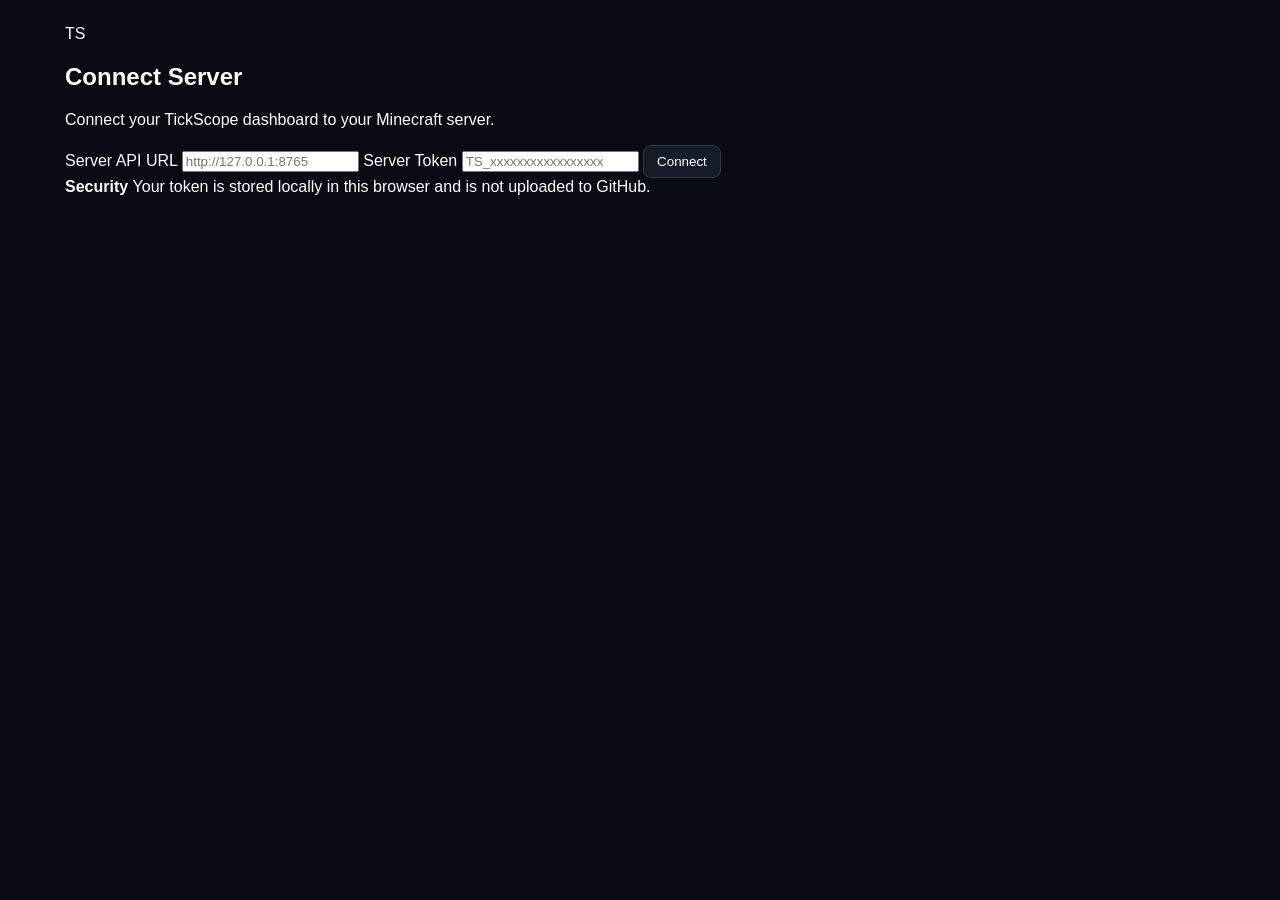
==== web/connect.html @ 9fadecbf "Add connect.html for server connection interface" ====
<!DOCTYPE html>
<html lang="en">
<head>

    <meta charset="UTF-8">

    <meta
        name="viewport"
        content="width=device-width, initial-scale=1.0"
    >

    <meta
        name="theme-color"
        content="#080b12"
    >

    <title>Connect — TickScope</title>

    <link
        rel="stylesheet"
        href="style.css"
    >

</head>

<body>

<main class="connect-page">

    <section class="connect-card">

        <div class="connect-logo">
            TS
        </div>

        <h1>
            Connect Server
        </h1>

        <p>
            Connect your TickScope dashboard
            to your Minecraft server.
        </p>


        <label for="apiUrl">
            Server API URL
        </label>

        <input
            id="apiUrl"
            type="url"
            placeholder="http://127.0.0.1:8765"
            autocomplete="off"
        >


        <label for="serverToken">
            Server Token
        </label>

        <input
            id="serverToken"
            type="password"
            placeholder="TS_xxxxxxxxxxxxxxxxx"
            autocomplete="off"
        >


        <button
            id="connectButton"
            type="button"
            onclick="connectServer()"
        >
            Connect
        </button>


        <div
            id="connectStatus"
            class="connect-status"
        ></div>


        <div class="security-note">

            <strong>
                Security
            </strong>

            <span>
                Your token is stored locally
                in this browser and is not
                uploaded to GitHub.
            </span>

        </div>

    </section>

</main>


<script>

function connectServer() {

    const apiUrl =
        document
            .getElementById("apiUrl")
            .value
            .trim()
            .replace(/\/+$/, "");

    const token =
        document
            .getElementById("serverToken")
            .value
            .trim();

    const status =
        document.getElementById(
            "connectStatus"
        );

    if (!apiUrl) {

        status.textContent =
            "Enter the server API URL.";

        return;
    }

    if (!token) {

        status.textContent =
            "Enter the server token.";

        return;
    }


    status.textContent =
        "Testing connection...";


    fetch(
        apiUrl + "/api/health",
        {
            headers: {
                "Authorization":
                    "Bearer " + token
            }
        }
    )
    .then(response => {

        if (!response.ok) {
            throw new Error(
                "HTTP " + response.status
            );
        }

        return response.json();

    })
    .then(() => {

        localStorage.setItem(
            "tickscope_api",
            apiUrl
        );

        localStorage.setItem(
            "tickscope_token",
            token
        );

        status.textContent =
            "Connected successfully.";

        setTimeout(() => {

            window.location.href =
                "index.html";

        }, 500);

    })
    .catch(error => {

        console.error(error);

        status.textContent =
            "Connection failed. Check URL, port and token.";

    });
}

</script>

</body>
</html>
---- web/style.css ----
* {
    box-sizing: border-box;
}

body {
    margin: 0;
    font-family: Arial, sans-serif;
    background: #080b12;
    color: #ffffff;
}

.topbar {
    display: flex;
    justify-content: space-between;
    align-items: center;
    padding: 22px;
    border-bottom: 1px solid #202633;
    background: #0d111a;
}

.topbar h1 {
    margin: 0;
    font-size: 25px;
}

.topbar span {
    color: #8d96a8;
}

.status {
    display: flex;
    align-items: center;
    gap: 8px;
}

#statusDot {
    width: 9px;
    height: 9px;
    border-radius: 50%;
    background: #777;
}

main {
    max-width: 1200px;
    margin: auto;
    padding: 25px;
}

.cards {
    display: grid;
    grid-template-columns:
        repeat(auto-fit, minmax(170px, 1fr));

    gap: 15px;
}

.card {
    padding: 20px;
    border: 1px solid #202633;
    border-radius: 14px;
    background: #0d111a;
}

.card span {
    display: block;
    color: #8d96a8;
}

.card strong {
    display: block;
    font-size: 30px;
    margin: 8px 0;
}

.card small {
    color: #666f82;
}

.panel {
    margin-top: 20px;
    padding: 20px;

    border: 1px solid #202633;
    border-radius: 14px;

    background: #0d111a;
}

.panel-title {
    display: flex;
    align-items: center;
    justify-content: space-between;
}

.panel-title h2 {
    margin: 0;
    font-size: 18px;
}

button {
    border: 1px solid #30394a;
    background: #151b27;
    color: white;

    border-radius: 8px;
    padding: 8px 13px;

    cursor: pointer;
}

.analysis-row {
    margin-top: 20px;
}

.analysis-row span {
    display: block;
    margin-bottom: 7px;
    color: #9da6b7;
}

.bar {
    height: 10px;
    background: #202633;
    border-radius: 10px;
    overflow: hidden;
}

.bar div {
    height: 100%;
    width: 0%;
    transition: width .4s ease;
    background: #ffffff;
}

.list {
    margin-top: 15px;
}

.item {
    padding: 13px;
    margin-bottom: 8px;

    border: 1px solid #202633;
    border-radius: 9px;

    background: #10151f;
}

.item strong {
    display: block;
    margin-bottom: 5px;
}

.item small {
    color: #8d96a8;
}

#severity {
    font-size: 12px;
    padding: 5px 9px;
    border-radius: 6px;
    background: #202633;
}

footer {
    text-align: center;
    padding: 30px;
    color: #596274;
}

@media (max-width: 600px) {

    .topbar {
        padding: 17px;
    }

    main {
        padding: 15px;
    }

    .cards {
        grid-template-columns: repeat(2, 1fr);
    }

    .card {
        padding: 15px;
    }

    .card strong {
        font-size: 24px;
    }
}
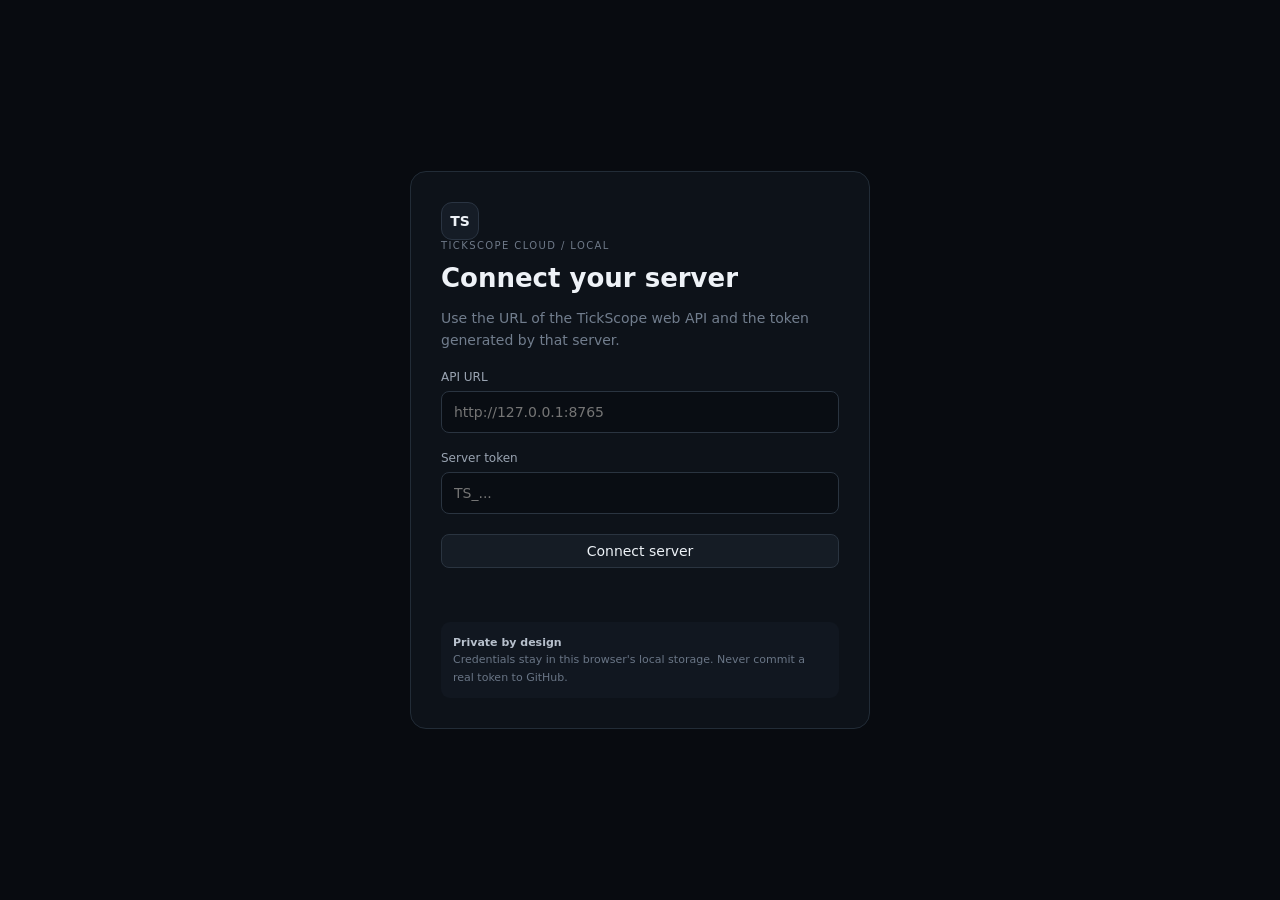
==== commit e8076cae: "Add files via upload" ====
--- a/web/connect.html
+++ b/web/connect.html
@@ -1,203 +1,40 @@
-<!DOCTYPE html>
+<!doctype html>
 <html lang="en">
 <head>
-
-    <meta charset="UTF-8">
-
-    <meta
-        name="viewport"
-        content="width=device-width, initial-scale=1.0"
-    >
-
-    <meta
-        name="theme-color"
-        content="#080b12"
-    >
-
-    <title>Connect — TickScope</title>
-
-    <link
-        rel="stylesheet"
-        href="style.css"
-    >
-
+<meta charset="utf-8"><meta name="viewport" content="width=device-width,initial-scale=1">
+<title>Connect • TickScope</title><link rel="stylesheet" href="style.css">
 </head>
-
-<body>
-
-<main class="connect-page">
-
-    <section class="connect-card">
-
-        <div class="connect-logo">
-            TS
-        </div>
-
-        <h1>
-            Connect Server
-        </h1>
-
-        <p>
-            Connect your TickScope dashboard
-            to your Minecraft server.
-        </p>
-
-
-        <label for="apiUrl">
-            Server API URL
-        </label>
-
-        <input
-            id="apiUrl"
-            type="url"
-            placeholder="http://127.0.0.1:8765"
-            autocomplete="off"
-        >
-
-
-        <label for="serverToken">
-            Server Token
-        </label>
-
-        <input
-            id="serverToken"
-            type="password"
-            placeholder="TS_xxxxxxxxxxxxxxxxx"
-            autocomplete="off"
-        >
-
-
-        <button
-            id="connectButton"
-            type="button"
-            onclick="connectServer()"
-        >
-            Connect
-        </button>
-
-
-        <div
-            id="connectStatus"
-            class="connect-status"
-        ></div>
-
-
-        <div class="security-note">
-
-            <strong>
-                Security
-            </strong>
-
-            <span>
-                Your token is stored locally
-                in this browser and is not
-                uploaded to GitHub.
-            </span>
-
-        </div>
-
-    </section>
-
+<body class="connect-body">
+<main class="connect-wrap">
+  <section class="connect-card">
+    <div class="logo">TS</div>
+    <div class="eyebrow">TICKSCOPE CLOUD / LOCAL</div>
+    <h1>Connect your server</h1>
+    <p class="muted">Use the URL of the TickScope web API and the token generated by that server.</p>
+    <label>API URL</label>
+    <input id="apiUrl" placeholder="http://127.0.0.1:8765" autocomplete="url">
+    <label>Server token</label>
+    <input id="token" type="password" placeholder="TS_..." autocomplete="off">
+    <button class="primary wide" onclick="connect()">Connect server</button>
+    <div id="status" class="connect-status"></div>
+    <div class="security"><b>Private by design</b><br>Credentials stay in this browser's local storage. Never commit a real token to GitHub.</div>
+  </section>
 </main>
-
-
 <script>
-
-function connectServer() {
-
-    const apiUrl =
-        document
-            .getElementById("apiUrl")
-            .value
-            .trim()
-            .replace(/\/+$/, "");
-
-    const token =
-        document
-            .getElementById("serverToken")
-            .value
-            .trim();
-
-    const status =
-        document.getElementById(
-            "connectStatus"
-        );
-
-    if (!apiUrl) {
-
-        status.textContent =
-            "Enter the server API URL.";
-
-        return;
-    }
-
-    if (!token) {
-
-        status.textContent =
-            "Enter the server token.";
-
-        return;
-    }
-
-
-    status.textContent =
-        "Testing connection...";
-
-
-    fetch(
-        apiUrl + "/api/health",
-        {
-            headers: {
-                "Authorization":
-                    "Bearer " + token
-            }
-        }
-    )
-    .then(response => {
-
-        if (!response.ok) {
-            throw new Error(
-                "HTTP " + response.status
-            );
-        }
-
-        return response.json();
-
-    })
-    .then(() => {
-
-        localStorage.setItem(
-            "tickscope_api",
-            apiUrl
-        );
-
-        localStorage.setItem(
-            "tickscope_token",
-            token
-        );
-
-        status.textContent =
-            "Connected successfully.";
-
-        setTimeout(() => {
-
-            window.location.href =
-                "index.html";
-
-        }, 500);
-
-    })
-    .catch(error => {
-
-        console.error(error);
-
-        status.textContent =
-            "Connection failed. Check URL, port and token.";
-
-    });
+const saved=localStorage.getItem("tickscope_api"); if(saved) document.getElementById("apiUrl").value=saved;
+async function connect(){
+ const api=document.getElementById("apiUrl").value.trim().replace(/\/$/,"");
+ const token=document.getElementById("token").value.trim();
+ const s=document.getElementById("status");
+ if(!api||!token){s.textContent="API URL and token are required.";return;}
+ s.textContent="Testing connection…";
+ try{
+  const r=await fetch(api+"/api/health",{headers:{Authorization:"Bearer "+token}});
+  if(!r.ok) throw new Error("HTTP "+r.status);
+  localStorage.setItem("tickscope_api",api); localStorage.setItem("tickscope_token",token);
+  s.textContent="Connected.";
+  setTimeout(()=>location.href="index.html",250);
+ }catch(e){s.textContent="Connection failed. Check the URL, port, CORS and token.";}
 }
-
 </script>
-
-</body>
-</html>
+</body></html>
--- a/web/style.css
+++ b/web/style.css
@@ -1,192 +1,43 @@
-* {
-    box-sizing: border-box;
+*{box-sizing:border-box}body{margin:0;background:#080b10;color:#eef2f7;font:14px Inter,ui-sans-serif,system-ui,-apple-system,Segoe UI,Arial,sans-serif}button,input{font:inherit}.app{display:flex;min-height:100vh}.sidebar{width:235px;background:#0b0f15;border-right:1px solid #1d2530;padding:18px 12px;display:flex;flex-direction:column}.side-brand{display:flex;gap:10px;align-items:center;padding:4px 8px 22px}.side-brand b{display:block}.side-brand small{display:block;color:#667180;margin-top:3px}.logo{width:38px;height:38px;border-radius:11px;display:grid;place-items:center;background:#151c26;border:1px solid #2a3442;font-weight:800}.nav{width:100%;border:0;background:transparent;color:#8994a3;padding:11px 12px;border-radius:9px;text-align:left;cursor:pointer;margin:2px 0}.nav:hover,.nav.active{background:#151b24;color:#fff}.nav span{margin-left:8px}.side-bottom{margin-top:auto}.content{flex:1;min-width:0}.header{height:76px;border-bottom:1px solid #1d2530;display:flex;align-items:center;justify-content:space-between;padding:0 28px;background:#0b0f15}.eyebrow{font-size:10px;letter-spacing:.14em;color:#6e7988}.header h1{font-size:22px;margin:4px 0 0}.connection-pill{display:flex;gap:8px;align-items:center;color:#8792a1}.connection-pill i{width:8px;height:8px;border-radius:50%;background:#596271}.connection-pill i.live{background:#dfe7f0}.view{display:none;padding:26px;max-width:1300px;margin:auto}.view.active{display:block}.hero-grid{display:grid;grid-template-columns:2fr repeat(3,1fr);gap:12px}.metric,.panel{background:#0d1219;border:1px solid #1e2732;border-radius:12px}.metric{padding:19px}.metric span{display:block;color:#7f8a99;font-size:12px}.metric b{display:block;font-size:31px;margin:7px 0}.metric small{color:#586372}.mini-bar,.bar{height:5px;background:#1b232d;border-radius:99px;overflow:hidden;margin-top:14px}.mini-bar i,.bar i{display:block;height:100%;width:0;background:#dfe7f0;transition:width .4s}.grid.two{display:grid;grid-template-columns:1fr 1fr;gap:12px;margin-top:12px}.panel{padding:20px;margin-bottom:12px}.panel-head{display:flex;justify-content:space-between;align-items:flex-start;gap:12px}.panel h2{margin:0;font-size:16px}.panel p{margin:4px 0 0;color:#657080;font-size:12px}.badge{font-size:10px;letter-spacing:.08em;border:1px solid #2a3440;border-radius:7px;padding:6px 8px}.analysis{margin-top:20px}.analysis>div{margin:14px 0}.analysis span{color:#7d8897;font-size:12px}.bar{height:8px;margin-top:8px}.stats{display:grid;grid-template-columns:repeat(3,1fr);gap:10px;margin-top:18px}.stats div,.info{background:#111720;border:1px solid #1f2934;border-radius:9px;padding:14px}.stats b{display:block;font-size:20px}.stats span{color:#687485;font-size:11px}.list{margin-top:15px}.row{display:flex;justify-content:space-between;gap:20px;padding:14px 2px;border-top:1px solid #1b232d}.row>div:first-child{min-width:0}.row b{display:block}.row small{display:block;color:#697585;margin-top:4px;line-height:1.5}.row-right{text-align:right;white-space:nowrap}.empty{text-align:center;color:#657080;padding:30px}.panel button,.primary{background:#151c25;color:#edf2f7;border:1px solid #2a3440;border-radius:8px;padding:8px 12px;cursor:pointer}.server-grid{display:grid;grid-template-columns:repeat(auto-fit,minmax(170px,1fr));gap:10px;margin-top:15px}.info span{display:block;color:#667180;font-size:11px;margin-bottom:5px}.token-note{margin-top:15px;padding:12px;border:1px dashed #2a3440;border-radius:8px;color:#758191}code{color:#fff}.connect-body{display:grid;place-items:center;min-height:100vh}.connect-wrap{width:min(460px,92vw)}.connect-card{background:#0d1219;border:1px solid #222c37;border-radius:16px;padding:30px}.connect-card h1{font-size:26px;margin:12px 0 7px}.muted{color:#717d8d;line-height:1.6}.connect-card label{display:block;color:#9aa4b2;font-size:12px;margin:18px 0 7px}.connect-card input{width:100%;background:#090d13;color:#fff;border:1px solid #2a3440;border-radius:8px;padding:12px;outline:0}.connect-card input:focus{border-color:#718093}.wide{width:100%;margin-top:20px}.connect-status{min-height:20px;margin-top:12px;color:#aeb7c3;font-size:12px}.security{margin-top:22px;padding:12px;background:#111720;border-radius:9px;color:#697585;font-size:11px;line-height:1.6}.security b{color:#b8c1cd}@media(max-width:850px){.sidebar{width:62px;padding:12px 8px}.side-brand{justify-content:center}.side-brand>div:not(.logo),.nav span{display:none}.nav{text-align:center;padding:12px 4px}.header{padding:0 16px}.view{padding:16px}.hero-grid{grid-template-columns:1fr 1fr}.metric.hero{grid-column:span 2}.grid.two{grid-template-columns:1fr}}@media(max-width:520px){.hero-grid{grid-template-columns:1fr}.metric.hero{grid-column:auto}.stats{grid-template-columns:1fr 1fr}.header h1{font-size:18px}.row{gap:8px;flex-direction:column}.row-right{text-align:left}}
+
+.admin-form {
+    display: grid;
+    grid-template-columns: repeat(auto-fit, minmax(150px, 1fr));
+    gap: 10px;
+    margin-top: 15px;
 }
 
-body {
-    margin: 0;
-    font-family: Arial, sans-serif;
-    background: #080b12;
-    color: #ffffff;
+.admin-form input {
+    width: 100%;
+    padding: 10px 11px;
+    border: 1px solid #30394a;
+    border-radius: 8px;
+    background: #10151f;
+    color: #fff;
+    outline: none;
 }
 
-.topbar {
-    display: flex;
-    justify-content: space-between;
-    align-items: center;
-    padding: 22px;
-    border-bottom: 1px solid #202633;
-    background: #0d111a;
-}
-
-.topbar h1 {
-    margin: 0;
-    font-size: 25px;
-}
-
-.topbar span {
-    color: #8d96a8;
-}
-
-.status {
+.check-row {
     display: flex;
     align-items: center;
     gap: 8px;
+    padding: 10px;
+    border: 1px solid #202633;
+    border-radius: 8px;
+    color: #9da6b7;
+    font-size: 12px;
 }
 
-#statusDot {
-    width: 9px;
-    height: 9px;
-    border-radius: 50%;
-    background: #777;
+.admin-actions {
+    display: flex;
+    flex-wrap: wrap;
+    gap: 10px;
+    margin-top: 14px;
 }
 
-main {
-    max-width: 1200px;
-    margin: auto;
-    padding: 25px;
+.admin-result {
+    margin-top: 12px;
+    color: #9da6b7;
+    font-size: 13px;
+    min-height: 18px;
 }
-
-.cards {
-    display: grid;
-    grid-template-columns:
-        repeat(auto-fit, minmax(170px, 1fr));
-
-    gap: 15px;
-}
-
-.card {
-    padding: 20px;
-    border: 1px solid #202633;
-    border-radius: 14px;
-    background: #0d111a;
-}
-
-.card span {
-    display: block;
-    color: #8d96a8;
-}
-
-.card strong {
-    display: block;
-    font-size: 30px;
-    margin: 8px 0;
-}
-
-.card small {
-    color: #666f82;
-}
-
-.panel {
-    margin-top: 20px;
-    padding: 20px;
-
-    border: 1px solid #202633;
-    border-radius: 14px;
-
-    background: #0d111a;
-}
-
-.panel-title {
-    display: flex;
-    align-items: center;
-    justify-content: space-between;
-}
-
-.panel-title h2 {
-    margin: 0;
-    font-size: 18px;
-}
-
-button {
-    border: 1px solid #30394a;
-    background: #151b27;
-    color: white;
-
-    border-radius: 8px;
-    padding: 8px 13px;
-
-    cursor: pointer;
-}
-
-.analysis-row {
-    margin-top: 20px;
-}
-
-.analysis-row span {
-    display: block;
-    margin-bottom: 7px;
-    color: #9da6b7;
-}
-
-.bar {
-    height: 10px;
-    background: #202633;
-    border-radius: 10px;
-    overflow: hidden;
-}
-
-.bar div {
-    height: 100%;
-    width: 0%;
-    transition: width .4s ease;
-    background: #ffffff;
-}
-
-.list {
-    margin-top: 15px;
-}
-
-.item {
-    padding: 13px;
-    margin-bottom: 8px;
-
-    border: 1px solid #202633;
-    border-radius: 9px;
-
-    background: #10151f;
-}
-
-.item strong {
-    display: block;
-    margin-bottom: 5px;
-}
-
-.item small {
-    color: #8d96a8;
-}
-
-#severity {
-    font-size: 12px;
-    padding: 5px 9px;
-    border-radius: 6px;
-    background: #202633;
-}
-
-footer {
-    text-align: center;
-    padding: 30px;
-    color: #596274;
-}
-
-@media (max-width: 600px) {
-
-    .topbar {
-        padding: 17px;
-    }
-
-    main {
-        padding: 15px;
-    }
-
-    .cards {
-        grid-template-columns: repeat(2, 1fr);
-    }
-
-    .card {
-        padding: 15px;
-    }
-
-    .card strong {
-        font-size: 24px;
-    }
-}
